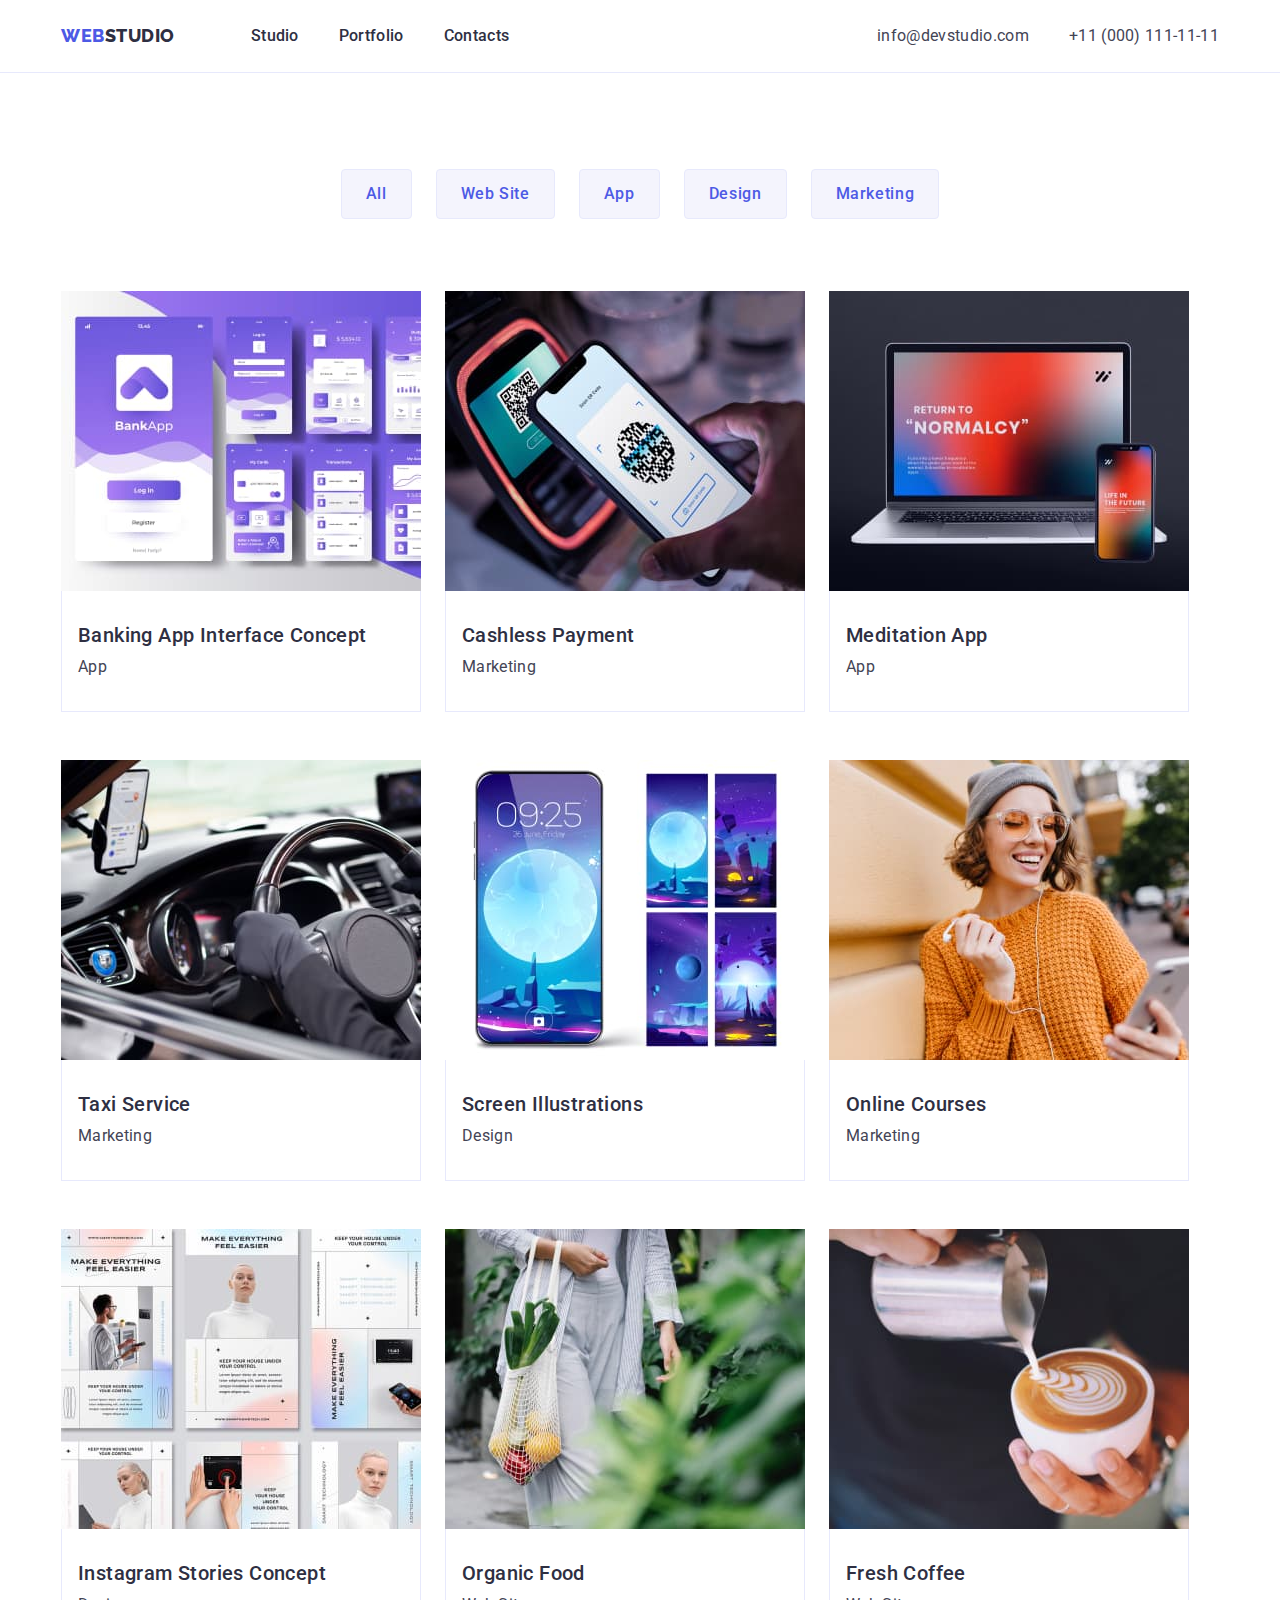
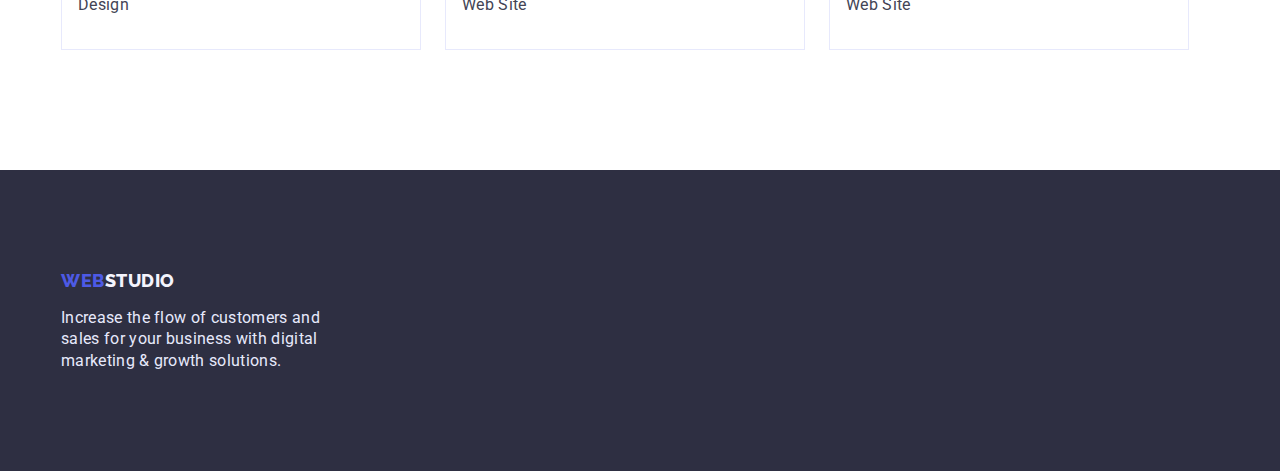
==== portfolio.html @ d9b57791 "summary" ====
<!DOCTYPE html>
<html lang="en">
  <head>
    <meta charset="UTF-8" />
    <meta http-equiv="X-UA-Compatible" content="IE=edge" />
    <meta name="viewport" content="width=device-width, initial-scale=1.0" />
    <title>Portfolio</title>
    <link rel="preconnect" href="https://fonts.googleapis.com" />
    <link rel="preconnect" href="https://fonts.gstatic.com" crossorigin />
    <link
      href="https://fonts.googleapis.com/css2?family=Raleway:wght@800&family=Roboto:wght@400;500;700&display=swap"
      rel="stylesheet"
    />
    <link
      rel="stylesheet"
      href="https://cdnjs.cloudflare.com/ajax/libs/modern-normalize/1.1.0/modern-normalize.min.css"
      integrity="sha512-wpPYUAdjBVSE4KJnH1VR1HeZfpl1ub8YT/NKx4PuQ5NmX2tKuGu6U/JRp5y+Y8XG2tV+wKQpNHVUX03MfMFn9Q=="
      crossorigin="anonymous"
      referrerpolicy="no-referrer"
    />
    <link rel="stylesheet" href="./css/styles.css" />
  </head>
  <body>
    <!--Header-->
    <header class="header">
      <div class="container header-container">
        <nav class="site-nav">
          <a href="./index.html" class="logo-link logo-web link"
            >Web<span class="logo-studio">Studio</span></a
          >
          <!--navigation list-->
          <ul class="header-list list">
            <li class="header-item">
              <a class="header-link link" href="./index.html">Studio</a>
            </li>
            <li class="header-item">
              <a class="header-link link" href="./portfolio.html">Portfolio</a>
            </li>
            <li class="header-item">
              <a class="header-link link" href="">Contacts</a>
            </li>
          </ul>
        </nav>
        <address class="address">
          <ul class="contact-list list">
            <li class="contact-item">
              <a href="mailto:info@devstudio.com" class="contact link"
                >info@devstudio.com</a
              >
            </li>
            <li class="contact-item">
              <a href="tel:+110001111111" class="contact link"
                >+11 (000) 111-11-11</a
              >
            </li>
          </ul>
        </address>
      </div>
    </header>
    <!--Hero-->
    <main>
      <section class="portfolio">
        <div class="container">
          <h1 hidden>Field of activity</h1>
          <ul class="list-button list">
            <li class="button-nav">
              <button class="portfolio-modal-btn" type="button">All</button>
            </li>
            <li class="button-nav">
              <button class="portfolio-modal-btn" type="button">
                Web Site
              </button>
            </li>
            <li class="button-nav">
              <button class="portfolio-modal-btn" type="button">App</button>
            </li>
            <li class="button-nav">
              <button class="portfolio-modal-btn" type="button">Design</button>
            </li>
            <li class="button-nav">
              <button class="portfolio-modal-btn" type="button">
                Marketing
              </button>
            </li>
          </ul>
          <ul class="list row-cards-list">
            <li class="row-cards">
              <a href="" class="link">
                <img
                  src="./images/banking.jpg"
                  alt="service"
                  width="360"
                  height="300"
                />
                <div class="cards-container">
                  <h2 class="hero-media-img-title">
                    Banking App Interface Concept
                  </h2>
                  <p class="section-img-description">App</p>
                </div></a
              >
            </li>
            <li class="row-cards">
              <a href="" class="link">
                <img
                  src="./images/payment.jpg"
                  alt="cashless"
                  width="360"
                  height="300"
                />
                <div class="cards-container">
                  <h2 class="hero-media-img-title">Cashless Payment</h2>
                  <p class="section-img-description">Marketing</p>
                </div></a
              >
            </li>
            <li class="row-cards">
              <a href="" class="link">
                <img
                  src="./images/add.jpg"
                  alt="meditation"
                  width="360"
                  height="300"
                />
                <div class="cards-container">
                  <h2 class="hero-media-img-title">Meditation App</h2>
                  <p class="section-img-description">App</p>
                </div></a
              >
            </li>
            <li class="row-cards">
              <a href="" class="link">
                <img
                  src="./images/taxi.jpg"
                  alt="taxiservice"
                  width="360"
                  height="300"
                />
                <div class="cards-container">
                  <h2 class="hero-media-img-title">Taxi Service</h2>
                  <p class="section-img-description">Marketing</p>
                </div></a
              >
            </li>
            <li class="row-cards">
              <a href="" class="link">
                <img
                  src="./images/screen.jpg"
                  alt="illustration"
                  width="360"
                  height="300"
                />
                <div class="cards-container">
                  <h2 class="hero-media-img-title">Screen Illustrations</h2>
                  <p class="section-img-description">Design</p>
                </div></a
              >
            </li>
            <li class="row-cards">
              <a href="" class="link">
                <img
                  src="./images/onlinecourses.jpg"
                  alt="courses"
                  width="360"
                  height="300"
                />
                <div class="cards-container">
                  <h2 class="hero-media-img-title">Online Courses</h2>
                  <p class="section-img-description">Marketing</p>
                </div></a
              >
            </li>
            <li class="row-cards">
              <a href="" class="link">
                <img
                  src="./images/instagram.jpg"
                  alt="storiescontent"
                  width="360"
                  height="300"
                />
                <div class="cards-container">
                  <h2 class="hero-media-img-title">
                    Instagram Stories Concept
                  </h2>
                  <p class="section-img-description">Design</p>
                </div></a
              >
            </li>
            <li class="row-cards">
              <a href="" class="link">
                <img
                  src="./images/organicfood.jpg"
                  alt="organicfood"
                  width="360"
                  height="300"
                />
                <div class="cards-container">
                  <h2 class="hero-media-img-title">Organic Food</h2>
                  <p class="section-img-description">Web Site</p>
                </div></a
              >
            </li>
            <li class="row-cards">
              <a href="" class="link">
                <img
                  src="./images/coffee.jpg"
                  alt="freshcofee"
                  width="360"
                  height="300"
                />
                <div class="cards-container">
                  <h2 class="hero-media-img-title">Fresh Coffee</h2>
                  <p class="section-img-description">Web Site</p>
                </div></a
              >
            </li>
          </ul>
        </div>
      </section>
    </main>
    <footer class="footer logo-link">
      <div class="container">
        <a href="./index.html" class="logo-web link"
          >Web<span class="logo-studio-footer">studio</span></a
        >
        <p class="footer-text">
          Increase the flow of customers and sales for your business with
          digital marketing & growth solutions.
        </p>
      </div>
    </footer>
  </body>
</html>
---- css/styles.css ----
:root {
  --main-title-color: #ffffff;
  --main-second-color: #2e2f42;
  --main-btn-color: #4d5ae5;
  --second-btn-color: #404bbf;
}

p,
h1,
h2,
h3,
h4,
h5,
h6 {
  margin: 0;
}

ul {
  padding-left: 0;
  margin: 0;
}

button {
  cursor: pointer;
}

address {
  font-style: normal;
}

body {
  font-family: "Roboto", sans-serif;
  font-style: normal;
  color: #434455;
  margin: 0;
}

img {
  display: block;
  max-width: 100%;
  height: auto;
}

.list {
  list-style: none;
}

.link {
  text-decoration: none;
}

.container {
  max-width: 1158px;
  padding-left: 15px;
  padding-right: 15px;
  margin: 0 auto;
}

/*======================Header===================*/

.header {
  border-bottom: 1px solid #e7e9fc;
  padding-top: 24px;
  padding-bottom: 24px;
}

.header-container {
  display: flex;
}

.site-nav {
  display: flex;
  align-items: center;
  margin-right: auto;
}

.logo-link {
  margin-right: 76px;
}

.logo-web {
  font-family: "Raleway", sans-serif;
  color: #4d5ae5;
  text-transform: uppercase;
  font-weight: 800;
  font-size: 18px;
  line-height: 1.17;
  letter-spacing: 0.03em;
}

.logo-studio {
  color: #2e2f42;
}

.logo-studio-footer {
  color: #f4f4fd;
}

.header-list {
  display: flex;
  gap: 40px;
}

.header-link {
  font-weight: 500;
  font-size: 16px;
  line-height: 1.5;
  letter-spacing: 0.02em;
  color: #2e2f42;
}

.header-link:hover,
.header-link:focus {
  color: #404bbf;
}

.contact-list {
  display: flex;
  gap: 40px;
}

.contact {
  font-size: 16px;
  line-height: 1.5;
  letter-spacing: 0.02em;
  color: #434455;
}

.contact:hover,
.contact:focus {
  color: #404bbf;
}

.contact-item {
  font-style: normal;
  margin-left: auto;
}

/*======================Hero=====================*/

.hero {
  background-color: #2e2f42;
  padding-top: 188px;
  padding-bottom: 188px;
}

.hero-top-title {
  font-weight: 700;
  font-size: 56px;
  line-height: 1.07;
  text-align: center;
  letter-spacing: 0.02em;
  color: var(--main-title-color);
  margin: 0 auto;
  white-space: pre-line;
  margin-bottom: 48px;
  max-width: 496px;
  height: 120px;
  left: 472px;
  top: 260px;
}

.modal-btn {
  min-width: 169px;
  height: 56px;
  font-family: "Roboto", sans-serif;
  font-weight: 500;
  font-size: 16px;
  line-height: 1.5;
  letter-spacing: 0.04em;
  cursor: pointer;
  color: var(--main-title-color);
  background: #4d5ae5;
  box-shadow: 0px 4px 4px rgba(0, 0, 0, 0.15);
  border-radius: 4px;
  border: none;
  display: block;
  margin: 0 auto;
}
.modal-btn:hover,
.modal-btn:focus {
  color: #ffffff;
  background: #404bbf;
}

.about {
  padding-top: 120px;
}

.hero-list {
  display: flex;
  justify-content: space-between;
  gap: 24px;
}

.info-list {
  width: calc((100% - 72px) / 4);
  max-width: 264px;
}

.hero-second-title {
  font-weight: 500;
  font-size: 20px;
  line-height: 1.2;
  letter-spacing: 0.02em;
  color: #2e2f42;
  margin-bottom: 8px;
}

.section-description {
  font-size: 16px;
  line-height: 1.33;
  letter-spacing: 0.02em;
}

.about-work {
  padding-bottom: 120px;
}

.hero-main-title {
  font-weight: 700;
  font-size: 36px;
  line-height: 1.11;
  text-align: center;
  letter-spacing: 0.02em;
  text-transform: capitalize;
  color: #2e2f42;
  text-align: center;
  margin-bottom: 72px;
}

.about-list {
  display: flex;
  gap: 24px;
  justify-content: space-between;
}

.about-team {
  padding-top: 120px;
  padding-bottom: 120px;
  background-color: #f4f4fd;
}

.about-item {
  width: calc((100% - 48px) / 3);
  background-color: #ffffff;
  box-shadow: 0px 1px 6px rgba(46, 47, 66, 0.08),
    0px 1px 1px rgba(46, 47, 66, 0.16), 0px 2px 1px rgba(46, 47, 66, 0.08);
  border-radius: 0px 0px 4px 4px;
}

.hero-text {
  display: flex;
  flex-direction: column;
  justify-content: center;
  align-items: center;
  padding: 32px 16px;
}

/*======================footer=====================*/
.footer {
  background-color: #2e2f42;
  margin-right: auto;
  padding-top: 100px;
  padding-bottom: 100px;
}

.footer-text {
  font-style: normal;
  font-weight: 400;
  font-size: 16px;
  line-height: 1.33;
  letter-spacing: 0.02em;
  color: #e7e9fc;
  display: flex;
  max-width: 264px;
  margin-top: 16px;
}

/*==================portfolio===============*/

.portfolio {
  padding-top: 96px;
  padding-bottom: 120px;
}

.list-button {
  display: flex;
  gap: 24px;
  margin-bottom: 72px;
  justify-content: center;
}

.portfolio-modal-btn {
  font-family: "Roboto", sans-serif;
  font-style: normal;
  font-weight: 500;
  font-size: 16px;
  line-height: 1.5;
  letter-spacing: 0.04em;
  color: #4d5ae5;
  background-color: #f4f4fd;
  border: 1px solid #e7e9fc;
  border-radius: 4px;
  cursor: pointer;
  margin: 0 auto;
  padding: 12px 24px;
}

.portfolio-modal-btn:hover,
.portfolio-modal-btn:focus {
  color: #ffffff;
  background-color: #404bbf;
  box-shadow: 0px 3px 1px rgba(0, 0, 0, 0.1), 0px 2px 1px rgba(0, 0, 0, 0.08),
    0px 2px 2px rgba(0, 0, 0, 0.12);
}

.row-cards-list {
  display: flex;
  flex-wrap: wrap;
  column-gap: 24px;
  row-gap: 48px;
}

.row-cards {
  width: calc(100% - 48 / 3);
}

.cards-container {
  background-color: #ffffff;
  border: 1px solid #e7e9fc;
  border-top: none;
  padding-top: 32px;
  padding-bottom: 32px;
  padding-left: 16px;
}

.hero-media-img-title {
  font-weight: 500;
  font-size: 20px;
  line-height: 1.2;
  letter-spacing: 0.02em;
  color: #2e2f42;
  margin-bottom: 8px;
}

.section-img-description {
  font-size: 16px;
  line-height: 1.5;
  letter-spacing: 0.02em;
  color: #434455;
}
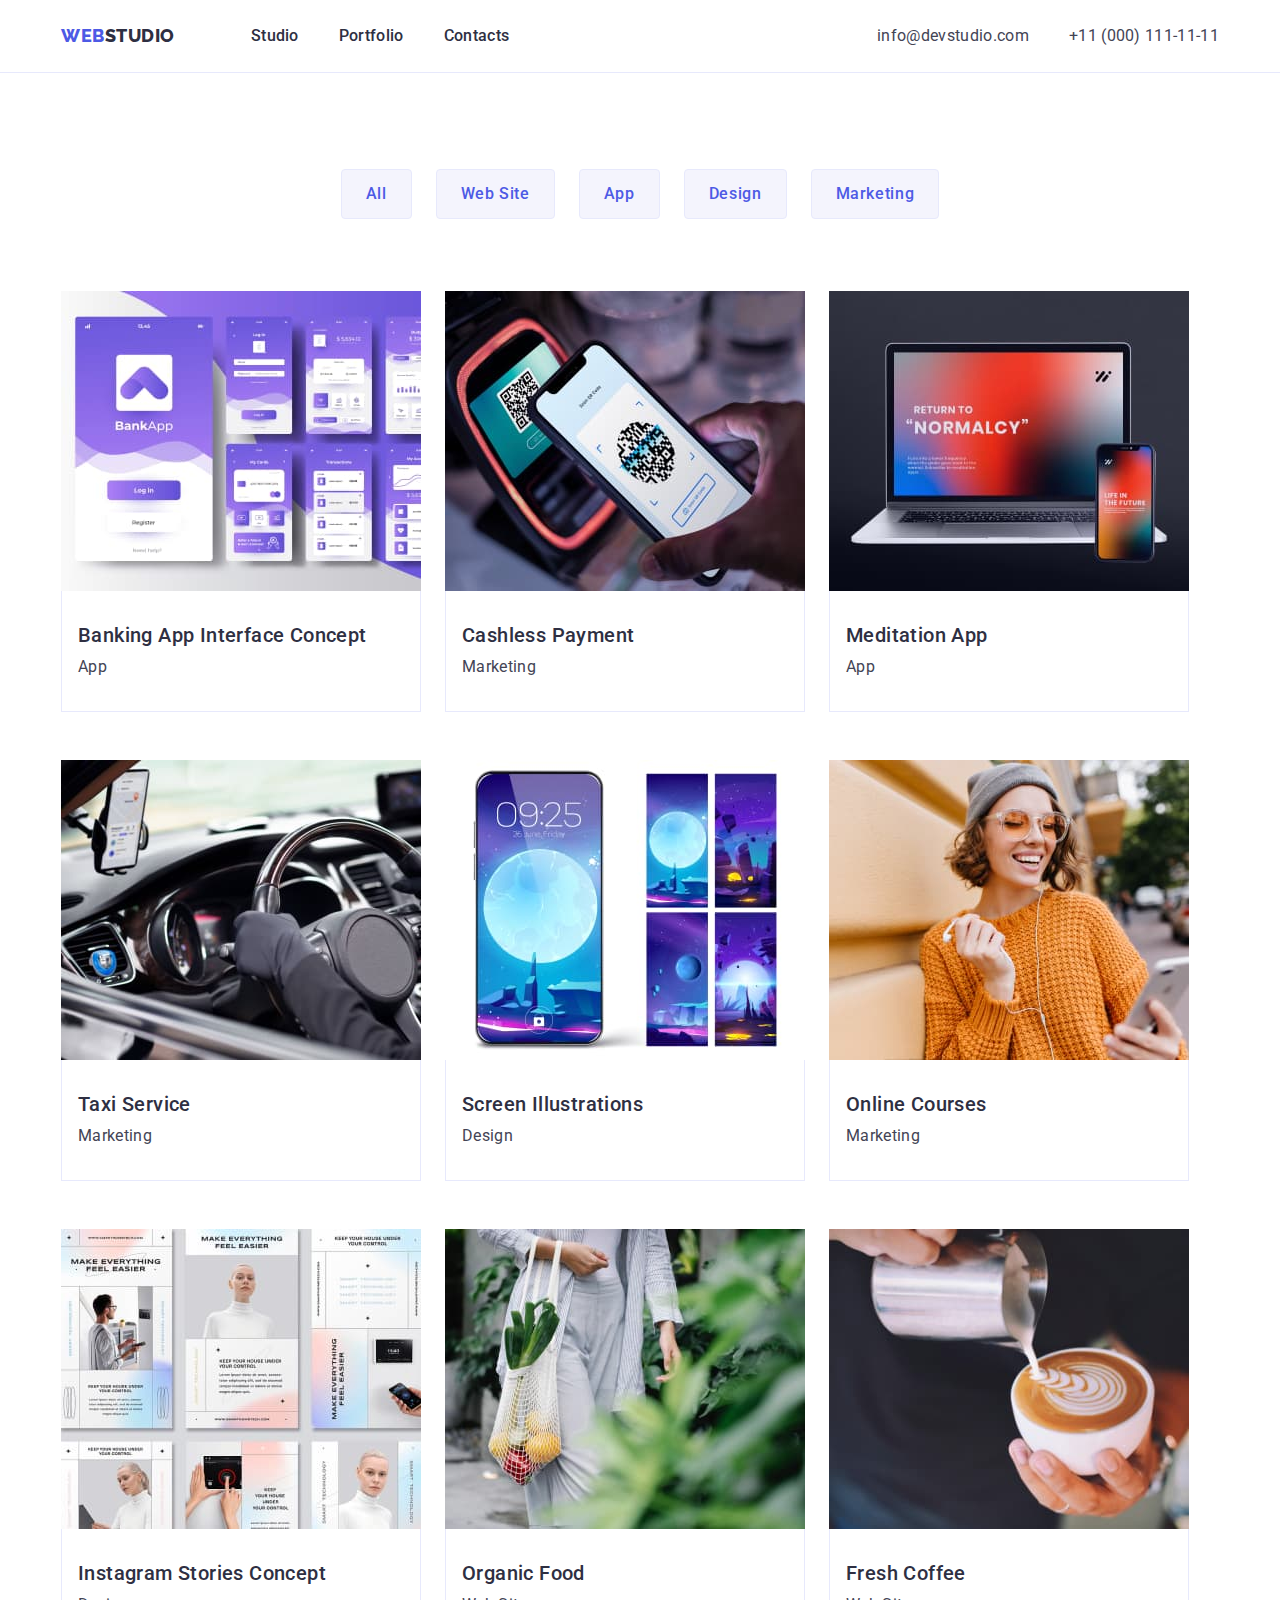
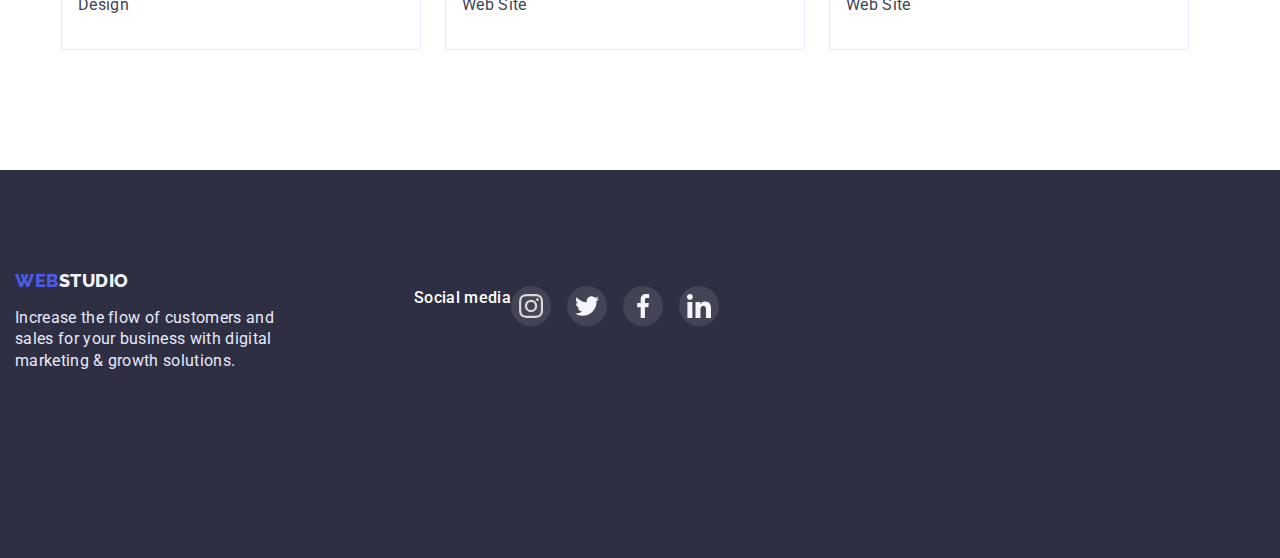
==== commit 8c4638ce: "summary" ====
--- a/portfolio.html
+++ b/portfolio.html
@@ -219,14 +219,49 @@
       </section>
     </main>
     <footer class="footer logo-link">
-      <div class="container">
-        <a href="./index.html" class="logo-web link"
-          >Web<span class="logo-studio-footer">studio</span></a
-        >
-        <p class="footer-text">
-          Increase the flow of customers and sales for your business with
-          digital marketing & growth solutions.
-        </p>
+      <div class="footer-wrap">
+        <div class="container">
+          <a href="./index.html" class="logo-web link"
+            >Web<span class="logo-studio-footer">studio</span></a
+          >
+          <p class="footer-text">
+            Increase the flow of customers and sales for your business with
+            digital marketing & growth solutions.
+          </p>
+        </div>
+        <div class="social-nav">
+          <h3 class="social-text">Social media</h3>
+          <ul class="footer-soc-list list">
+            <li class="footer-soc-item">
+              <a href="" class="footer-soc-link link">
+                <svg width="24" height="24" class="footer-soc-icon">
+                  <use href="./images/icons.svg#icon-instagram"></use>
+                </svg>
+              </a>
+            </li>
+            <li class="footer-soc-item">
+              <a href="" class="footer-soc-link link">
+                <svg width="24" height="24" class="footer-soc-icon">
+                  <use href="./images/icons.svg#icon-twitter"></use>
+                </svg>
+              </a>
+            </li>
+            <li class="footer-soc-item">
+              <a href="" class="footer-soc-link link">
+                <svg width="24" height="24" class="footer-soc-icon">
+                  <use href="./images/icons.svg#icon-facebook"></use>
+                </svg>
+              </a>
+            </li>
+            <li class="footer-soc-item">
+              <a href="" class="footer-soc-link link">
+                <svg width="24" height="24" class="footer-soc-icon">
+                  <use href="./images/icons.svg#icon-linkedin"></use>
+                </svg>
+              </a>
+            </li>
+          </ul>
+        </div>
       </div>
     </footer>
   </body>
--- a/css/styles.css
+++ b/css/styles.css
@@ -140,6 +140,16 @@
 
 .hero {
   background-color: #2e2f42;
+  background-image: linear-gradient(
+      rgba(46, 47, 66, 0.7),
+      rgba(46, 47, 66, 0.7)
+    ),
+    url(../images/hero-bg.jpg);
+  background-repeat: no-repeat;
+  background-position: center;
+  margin: 0 auto;
+  max-width: 1440px;
+  height: 600px;
   padding-top: 188px;
   padding-bottom: 188px;
 }
@@ -185,6 +195,7 @@
 
 .about {
   padding-top: 120px;
+  padding-bottom: 120px;
 }
 
 .hero-list {
@@ -211,6 +222,33 @@
   font-size: 16px;
   line-height: 1.33;
   letter-spacing: 0.02em;
+  margin-bottom: 8px;
+}
+
+.hero-feature {
+}
+.feature-list {
+  display: flex;
+  justify-content: center;
+  margin-bottom: 8px;
+}
+
+.feature-item {
+  width: 264px;
+  height: 112px;
+}
+
+.feature-link {
+  width: 100%;
+  height: 100%;
+  background-color: brown;
+  display: flex;
+  align-items: center;
+  justify-content: center;
+  background-color: #f4f4fd;
+  border-radius: 4px;
+}
+.feature-icons {
 }
 
 .about-work {
@@ -257,13 +295,99 @@
   padding: 32px 16px;
 }
 
+.team-soc-list {
+  display: flex;
+  justify-content: center;
+  gap: 24px;
+}
+
+.taem-soc-item {
+  height: 40px;
+  width: 40px;
+}
+
+.team-soc-link {
+  width: 100%;
+  height: 100%;
+  border-radius: 50%;
+  background-color: #4d5ae5;
+  display: flex;
+  align-items: center;
+  justify-content: center;
+  color: #ffffff;
+}
+
+.team-soc-icon {
+  fill: currentColor;
+}
+.team-soc-link:hover {
+  background-color: #404bbf;
+  color: #ffffff;
+}
+/*
+.team-soc-link:hover .team-soc-icon {
+  fill: #4d5ae5;
+}*/
+
+.сustomers {
+  position: relative;
+  max-width: 1440px;
+  background-color: #ffffff;
+  padding-top: 120px;
+  padding-bottom: 120px;
+}
+
+.сustomers-logo {
+  display: flex;
+  flex-direction: row;
+  align-items: center;
+  justify-content: center;
+  padding: 0px;
+  gap: 24px;
+  width: 1128px;
+  height: 88px;
+  left: 156px;
+}
+
+.сustomers-item {
+  top: 16px;
+  left: 32px;
+  width: 168px;
+  height: 88px;
+}
+
+.сustomers-link {
+  width: 100%;
+  height: 100%;
+  background-color: #ffffff;
+  display: flex;
+  align-items: center;
+  justify-content: center;
+  border: 1px solid #8e8f99;
+  border-radius: 4px;
+}
+
+.сustomers-icon {
+  display: flex;
+  margin: 16px 32px;
+}
+.сustomers-link:hover,
+.сustomers-link:focus {
+  color: #ffffff;
+  background: #404bbf;
+}
+
 /*======================footer=====================*/
 .footer {
   background-color: #2e2f42;
+  display: flex;
   margin-right: auto;
   padding-top: 100px;
   padding-bottom: 100px;
 }
+.footer-wrap {
+  display: flex;
+}
 
 .footer-text {
   font-style: normal;
@@ -275,6 +399,47 @@
   display: flex;
   max-width: 264px;
   margin-top: 16px;
+  margin-right: 120px;
+}
+
+.social-nav {
+  display: flex;
+  align-items: center;
+  margin-right: auto;
+  padding-bottom: 132px;
+}
+
+.social-text {
+  font-style: normal;
+  font-weight: 500;
+  font-size: 16px;
+  line-height: 1.5;
+  letter-spacing: 0.02em;
+  color: #ffffff;
+}
+
+.footer-soc-list {
+  display: inline-flex;
+  margin-top: 16px;
+  gap: 16px;
+}
+
+.footer-soc-item {
+  height: 40px;
+  width: 40px;
+}
+.footer-soc-link {
+  width: 100%;
+  height: 100%;
+  border-radius: 50%;
+  background-color: rgba(255, 255, 255, 0.1);
+  display: flex;
+  align-items: center;
+  justify-content: center;
+}
+
+.footer-soc-icon {
+  fill: #f4f4fd;
 }
 
 /*==================portfolio===============*/
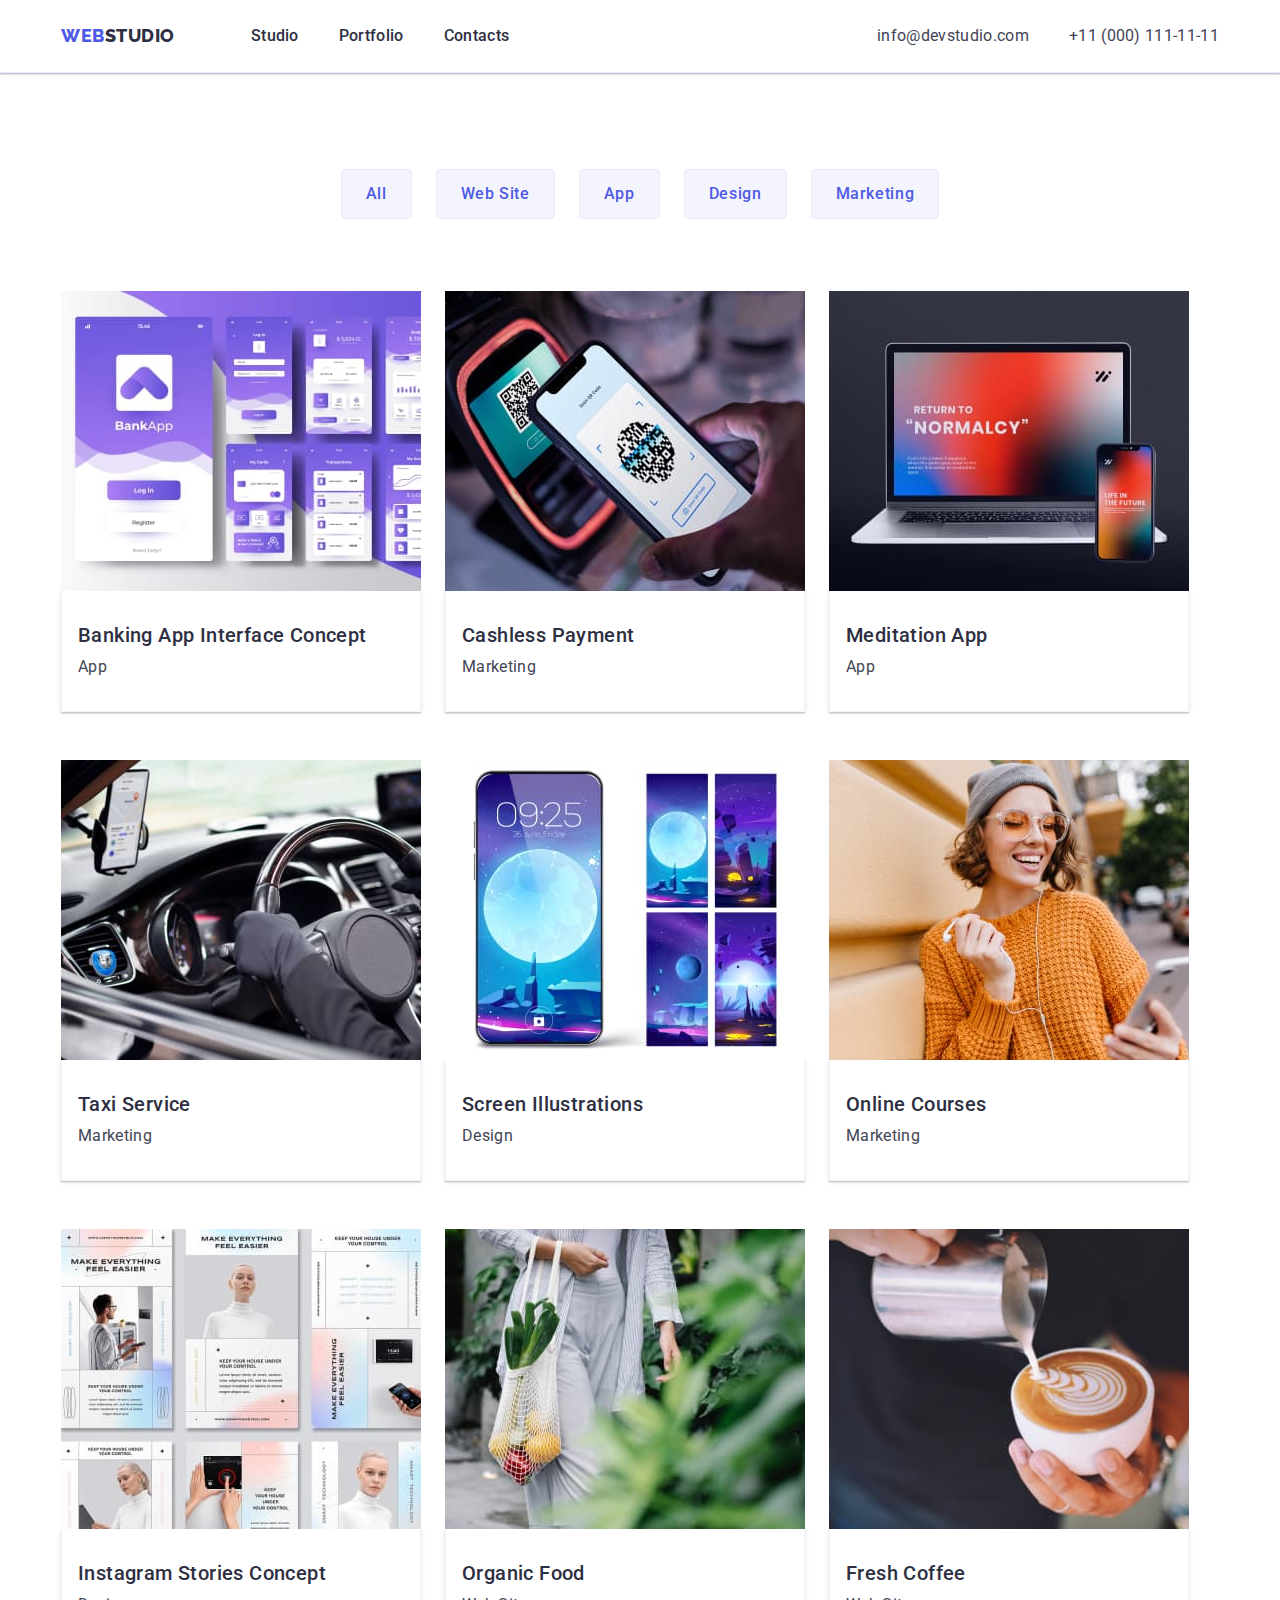
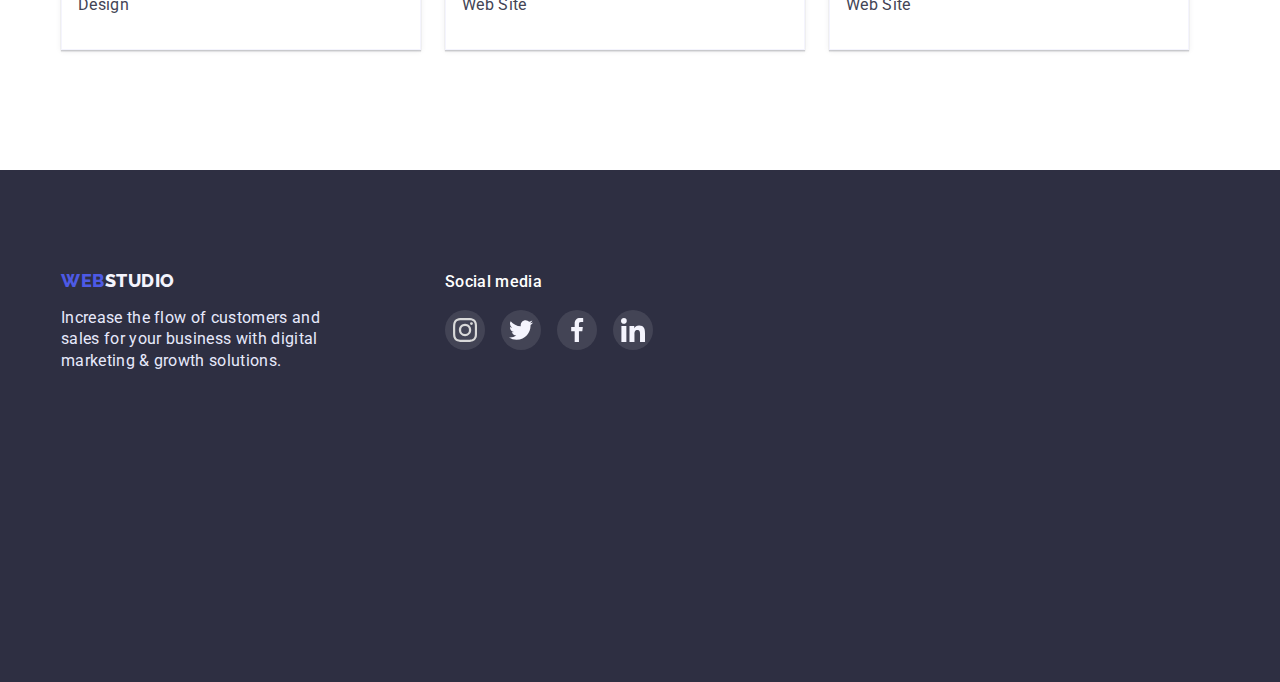
==== commit a31471d2: "summary" ====
--- a/portfolio.html
+++ b/portfolio.html
@@ -219,8 +219,8 @@
       </section>
     </main>
     <footer class="footer logo-link">
-      <div class="footer-wrap">
-        <div class="container">
+      <div class="footer-wrap container">
+        <div>
           <a href="./index.html" class="logo-web link"
             >Web<span class="logo-studio-footer">studio</span></a
           >
--- a/css/styles.css
+++ b/css/styles.css
@@ -60,6 +60,8 @@
 
 .header {
   border-bottom: 1px solid #e7e9fc;
+  box-shadow: 0px 2px 1px rgba(46, 47, 66, 0.08),
+    0px 1px 1px rgba(46, 47, 66, 0.16), 0px 1px 6px rgba(46, 47, 66, 0.08);
   padding-top: 24px;
   padding-bottom: 24px;
 }
@@ -215,6 +217,7 @@
   line-height: 1.2;
   letter-spacing: 0.02em;
   color: #2e2f42;
+  margin-top: 8px;
   margin-bottom: 8px;
 }
 
@@ -331,7 +334,6 @@
 
 .сustomers {
   position: relative;
-  max-width: 1440px;
   background-color: #ffffff;
   padding-top: 120px;
   padding-bottom: 120px;
@@ -341,7 +343,7 @@
   display: flex;
   flex-direction: row;
   align-items: center;
-  justify-content: center;
+  justify-content: space-between;
   padding: 0px;
   gap: 24px;
   width: 1128px;
@@ -371,22 +373,30 @@
   display: flex;
   margin: 16px 32px;
 }
-.сustomers-link:hover,
+.сustomers-icon {
+  fill: #404bbf;
+}
+
+/*.сustomers-link:hover,
 .сustomers-link:focus {
-  color: #ffffff;
-  background: #404bbf;
-}
+  fill: currentColor;
+  border-color: #8e8f99;
+}
+.сustomers-icon:hover {
+  fill: #404bbf;*/
 
 /*======================footer=====================*/
 .footer {
   background-color: #2e2f42;
-  display: flex;
+  max-width: 1440px;
+  height: 312px;
   margin-right: auto;
   padding-top: 100px;
   padding-bottom: 100px;
 }
 .footer-wrap {
   display: flex;
+  gap: 120;
 }
 
 .footer-text {
@@ -403,7 +413,6 @@
 }
 
 .social-nav {
-  display: flex;
   align-items: center;
   margin-right: auto;
   padding-bottom: 132px;
@@ -489,11 +498,14 @@
 
 .row-cards {
   width: calc(100% - 48 / 3);
-}
-
+  cursor: pointer;
+}
 .cards-container {
   background-color: #ffffff;
   border: 1px solid #e7e9fc;
+  border: 1px solid #f4f4fd;
+  box-shadow: 0px 1px 6px rgba(46, 47, 66, 0.08),
+    0px 1px 1px rgba(46, 47, 66, 0.16), 0px 2px 1px rgba(46, 47, 66, 0.08);
   border-top: none;
   padding-top: 32px;
   padding-bottom: 32px;
